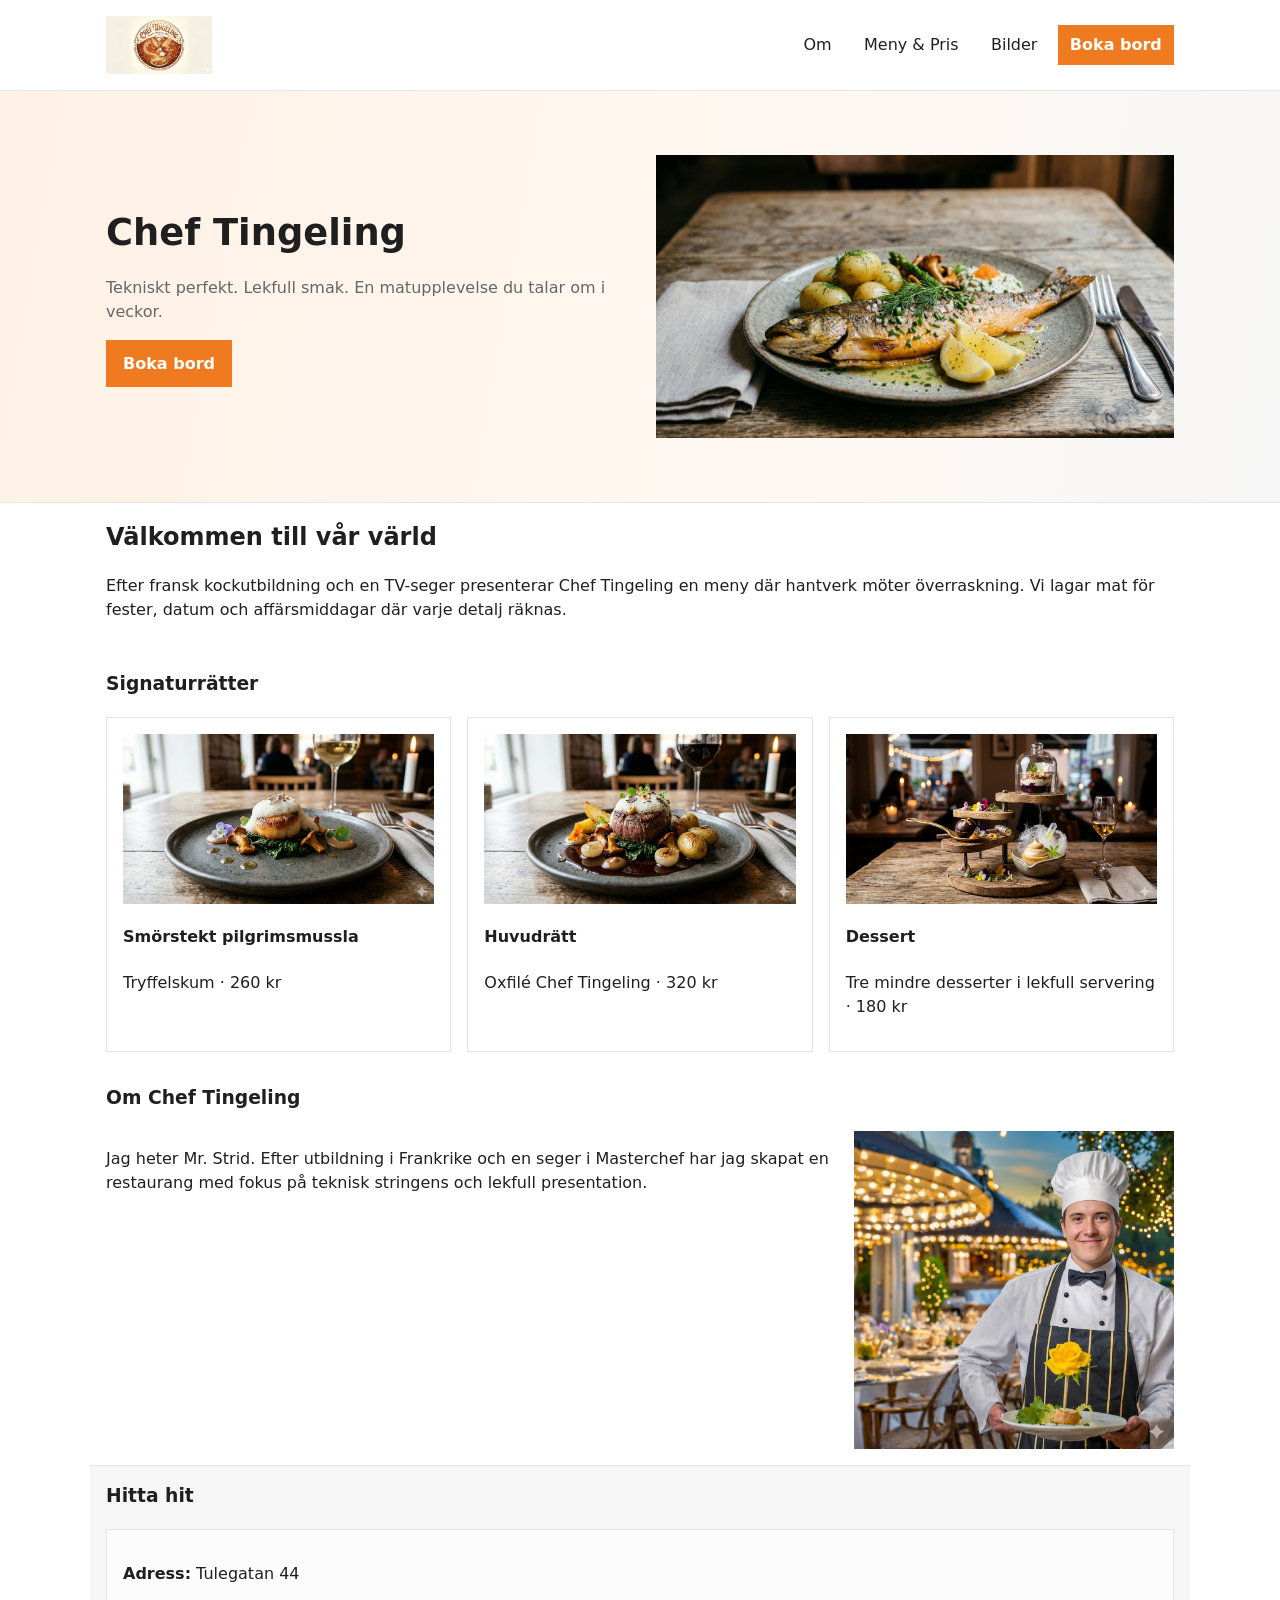
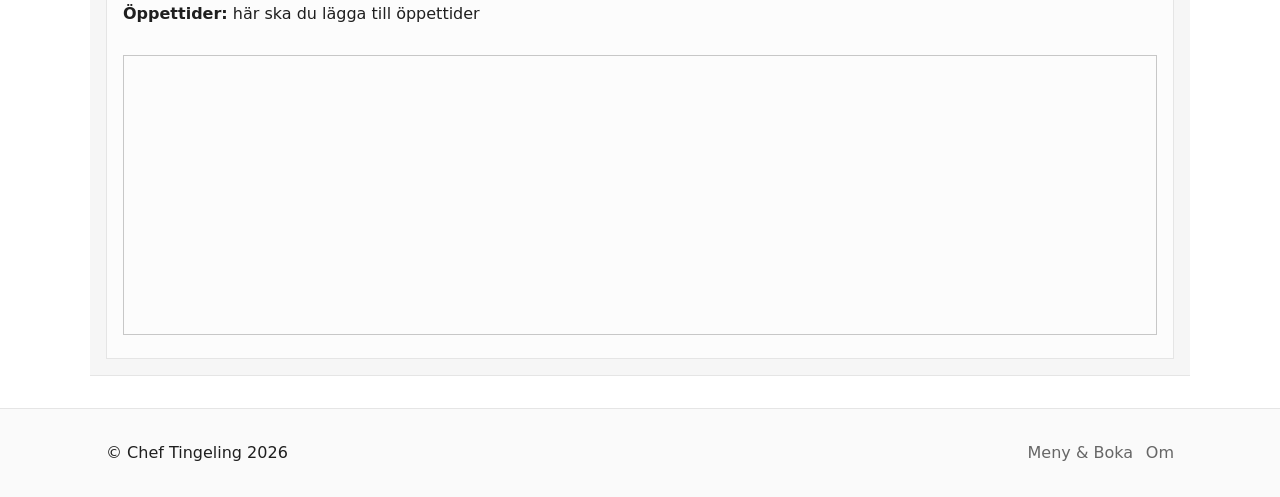
==== index.html @ 30753622 "done" ====
<!doctype html>
<html lang="sv">
<head>
	<meta charset="utf-8" />
	<meta name="viewport" content="width=device-width, initial-scale=1" />
	<title>Chef Tingeling — Restaurang</title>
	<link rel="stylesheet" href="style.css">
</head>
<body>
	<header class="site-header">
		<div class="container header-inner">
			<a href="index.html" class="logo">
				<img src="Bilder/Logga.png" alt="Chef Tingeling logotyp">
			</a>
			<nav class="main-nav">
				<a href="about.html">Om</a>
				<a href="priceAndbooking.html">Meny & Pris</a>
				<a href="pics.html">Bilder</a>
				<a class="cta" href="priceAndbooking.html#boka">Boka bord</a>
			</nav>
		</div>
	</header>

	<main>
		<section class="hero">
			<div class="container hero-grid">
				<div class="hero-text">
					<h1>Chef Tingeling</h1>
					<p class="lead">Tekniskt perfekt. Lekfull smak. En matupplevelse du talar om i veckor.</p>
					<a class="btn-primary" href="priceAndbooking.html#boka">Boka bord</a>
				</div>
				<div class="hero-media">
					<img src="Bilder/fiskCT.png" alt="Signaturrätt från Chef Tingeling">
				</div>
			</div>
		</section>

		<section class="intro container">
			<h2>Välkommen till vår värld</h2>
			<p>Efter fransk kockutbildning och en TV-seger presenterar Chef Tingeling en meny där hantverk möter överraskning. Vi lagar mat för fester, datum och affärsmiddagar där varje detalj räknas.</p>
		</section>

		<section class="showcase container">
			<h3>Signaturrätter</h3>
			<div class="cards">
				<article class="card">
					<div class="card-img"><img src="Bilder/pilgrimsmussla.png" alt="Smörstekt pilgrimsmussla med tryffelskum"></div>
					<h4>Smörstekt pilgrimsmussla</h4>
					<p>Tryffelskum · 260 kr</p>
				</article>
				<article class="card">
					<div class="card-img"><img src="Bilder/oxfile.png" alt="Oxfilé Chef Tingeling"></div>
					<h4>Huvudrätt</h4>
					<p>Oxfilé Chef Tingeling · 320 kr</p>
				</article>
				<article class="card">
					<div class="card-img"><img src="Bilder/dessert.png" alt="Dessertprovning"></div>
					<h4>Dessert</h4>
					<p>Tre mindre desserter i lekfull servering · 180 kr</p>
				</article>
			</div>
		</section>

		<section class="about container">
			<h3>Om Chef Tingeling</h3>
			<div class="about-grid">
				<div class="about-text">
					<p>Jag heter Mr. Strid. Efter utbildning i Frankrike och en seger i Masterchef har jag skapat en restaurang med fokus på teknisk stringens och lekfull presentation.</p>
				</div>
				<div class="about-img">
					<img src="Bilder/Chefen.png" alt="Chef i köket">
				</div>
			</div>
		</section>

		<section class="location container">
			<h3>Hitta hit</h3>
			<div class="panel">
				<p><strong>Adress:</strong> Tulegatan 44</p>
				<p><strong>Öppettider:</strong> här ska du lägga till öppettider</p>
				<iframe
					class="map-embed"
					title="Karta till Chef Tingeling, Tulegatan 44"
					src="https://www.google.com/maps?q=Tulegatan%2044&output=embed"
					loading="lazy"
					referrerpolicy="no-referrer-when-downgrade"></iframe>
			</div>
		</section>
	</main>

	<footer class="site-footer">
		<div class="container footer-inner">
			<div>© Chef Tingeling</div>
			<nav class="footer-nav">
				<a href="priceAndbooking.html#boka">Meny & Boka</a>
				<a href="about.html">Om</a>
			</nav>
		</div>
	</footer>

	<script src="function.js" defer></script>
</body>
</html>
---- style.css ----
:root {
	--white: #ffffff;
	--gray-50: #f6f6f6;
	--gray-100: #e5e5e5;
	--gray-300: #c7c7c7;
	--gray-700: #4a4a4a;
	--text: #1f1f1f;
	--muted: #666666;

	--orange-100: #fff1e5;
	--orange-300: #ffbd8a;
	--orange-500: #f07a1f;
	--orange-700: #c85f10;
}

* {
	box-sizing: border-box;
}

html,
body {
	height: 100%;
	margin: 0;
	font-family: system-ui, -apple-system, "Segoe UI", Roboto, "Helvetica Neue", Arial, sans-serif;
	color: var(--text);
	background: var(--white);
	line-height: 1.5;
}

img {
	max-width: 100%;
	display: block;
}

a {
	color: inherit;
}

.container {
	max-width: 1100px;
	margin: 0 auto;
	padding: 1rem;
}


.site-header {
	border-bottom: 1px solid var(--gray-100);
	background: var(--white);
}

.header-inner {
	display: flex;
	align-items: center;
	justify-content: space-between;
	gap: 1rem;
}

.logo img {
	height: 58px;
}

.main-nav {
	display: flex;
	flex-wrap: wrap;
	gap: 0.5rem;
}

.main-nav a {
	text-decoration: none;
	padding: 0.45rem 0.7rem;
	border: 1px solid transparent;
}

.main-nav a:hover {
	border-color: var(--gray-300);
	background: var(--orange-100);
}

.main-nav a.cta {
	background: var(--orange-500);
	color: var(--white);
	border-color: var(--orange-500);
	font-weight: 600;
}


.hero {
	padding: 3rem 0;
	background: linear-gradient(100deg, var(--orange-100), #fff8f2 60%, var(--gray-50));
	border-bottom: 1px solid var(--gray-100);
}

.hero-grid {
	display: grid;
	grid-template-columns: 1fr 1fr;
	gap: 2rem;
	align-items: center;
}

.hero-text h1 {
	margin: 0 0 0.4rem;
	font-size: 2.3rem;
}

.lead {
	color: var(--muted);
	margin-bottom: 1rem;
}

.btn-primary {
	display: inline-block;
	background: var(--orange-500);
	color: var(--white);
	padding: 0.65rem 1rem;
	text-decoration: none;
	font-weight: 600;
	border: 1px solid var(--orange-500);
}

.btn-primary:hover {
	background: var(--orange-700);
	border-color: var(--orange-700);
}

section {
	padding: 2rem 0;
}

.intro h2,
h1,
h2,
h3 {
	margin-top: 0;
}

.cards {
	display: grid;
	grid-template-columns: repeat(auto-fit, minmax(220px, 1fr));
	gap: 1rem;
}

.card {
	border: 1px solid var(--gray-100);
	padding: 1rem;
	background: var(--white);
}

.card-img,
.image-placeholder {
	background: transparent; 
	min-height: 0;
	display: block;
	align-items: normal;
	justify-content: normal;
	color: inherit;
	border: none;
	padding: 0;
	text-align: left;
}

.card-img img,
.image-placeholder img {
	width: 100%;
	height: auto;
	display: block;
	object-fit: cover;
}

.about-grid {
	display: grid;
	grid-template-columns: 1fr 320px;
	gap: 1.5rem;
	align-items: start;
}

.panel {
	border: 1px solid var(--gray-100);
	padding: 1rem;
	background: #fcfcfc;
}

.table-like {
	width: 100%;
	border-collapse: collapse;
	border: 1px solid var(--gray-100);
}

.table-like th,
.table-like td {
	padding: 0.7rem;
	border-bottom: 1px solid var(--gray-100);
	text-align: left;
}

.table-like th {
	background: var(--orange-100);
	color: #5a2d10;
}

label {
	display: block;
	margin-bottom: 0.3rem;
	font-weight: 600;
}

input,
textarea,
select {
	width: 100%;
	padding: 0.6rem;
	border: 1px solid var(--gray-300);
	background: var(--white);
	color: var(--text);
	font: inherit;
	margin-bottom: 0.8rem;
}

input:focus,
textarea:focus,
select:focus {
	outline: 2px solid var(--orange-300);
	outline-offset: 1px;
	border-color: var(--orange-500);
}

textarea {
	min-height: 110px;
}

.location {
	background: var(--gray-50);
	border-top: 1px solid var(--gray-100);
	border-bottom: 1px solid var(--gray-100);
}

.map-embed {
	width: 100%;
	min-height: 280px;
	border: 1px solid var(--gray-300);
	margin-top: 0.8rem;
}


.site-footer {
	border-top: 1px solid var(--gray-100);
	background: #fafafa;
	padding: 1rem 0;
	margin-top: 2rem;
}

.footer-inner {
	display: flex;
	justify-content: space-between;
	align-items: center;
	gap: 1rem;
}

.footer-nav {
	display: flex;
	flex-wrap: wrap;
	gap: 0.8rem;
}

.footer-nav a {
	text-decoration: none;
	color: var(--muted);
}


.gallery {
	display: grid;
	grid-template-columns: repeat(auto-fit, min(220px, 1fr));
	gap: 1rem;
}
.gallery-item {
	overflow: hidden;
	background: transparent;
	display: block;
}
.gallery-item img {
	width: 100%;
	height: 260px;
	object-fit: cover;
	display: block;
}
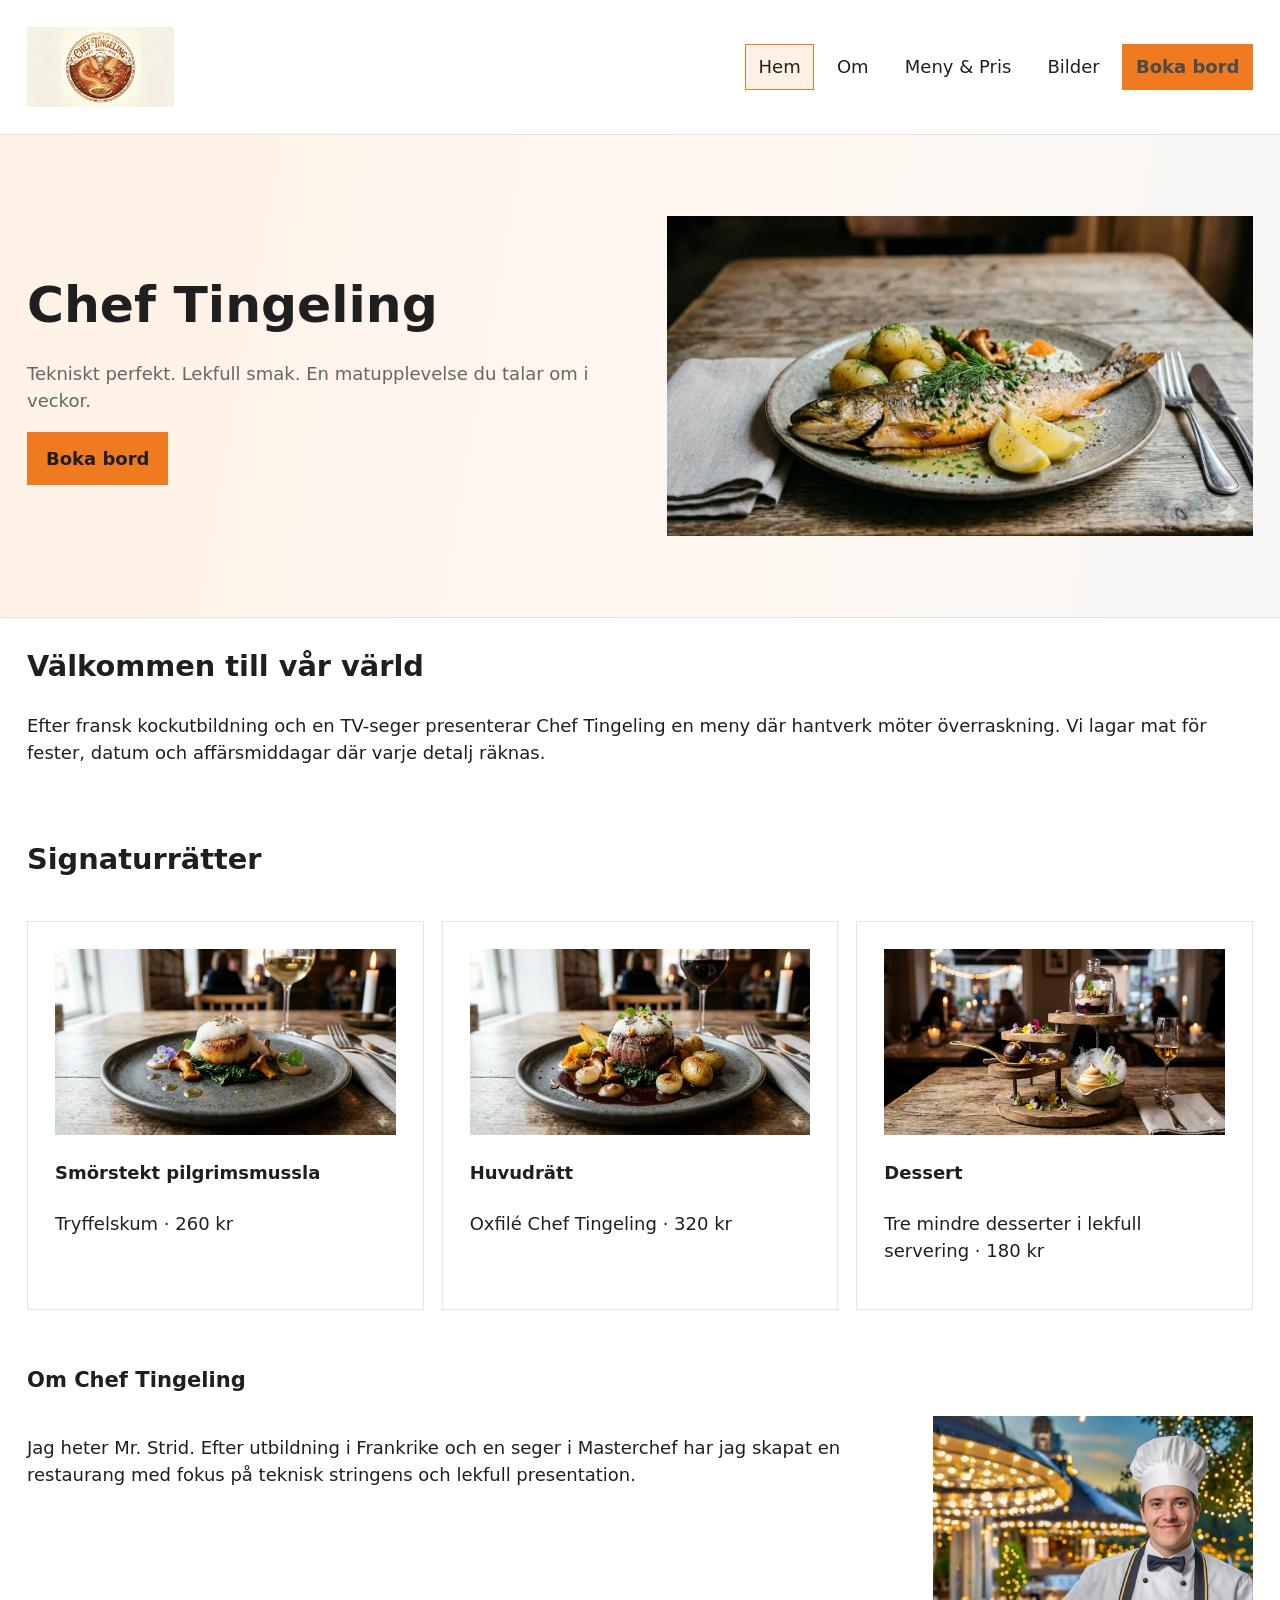
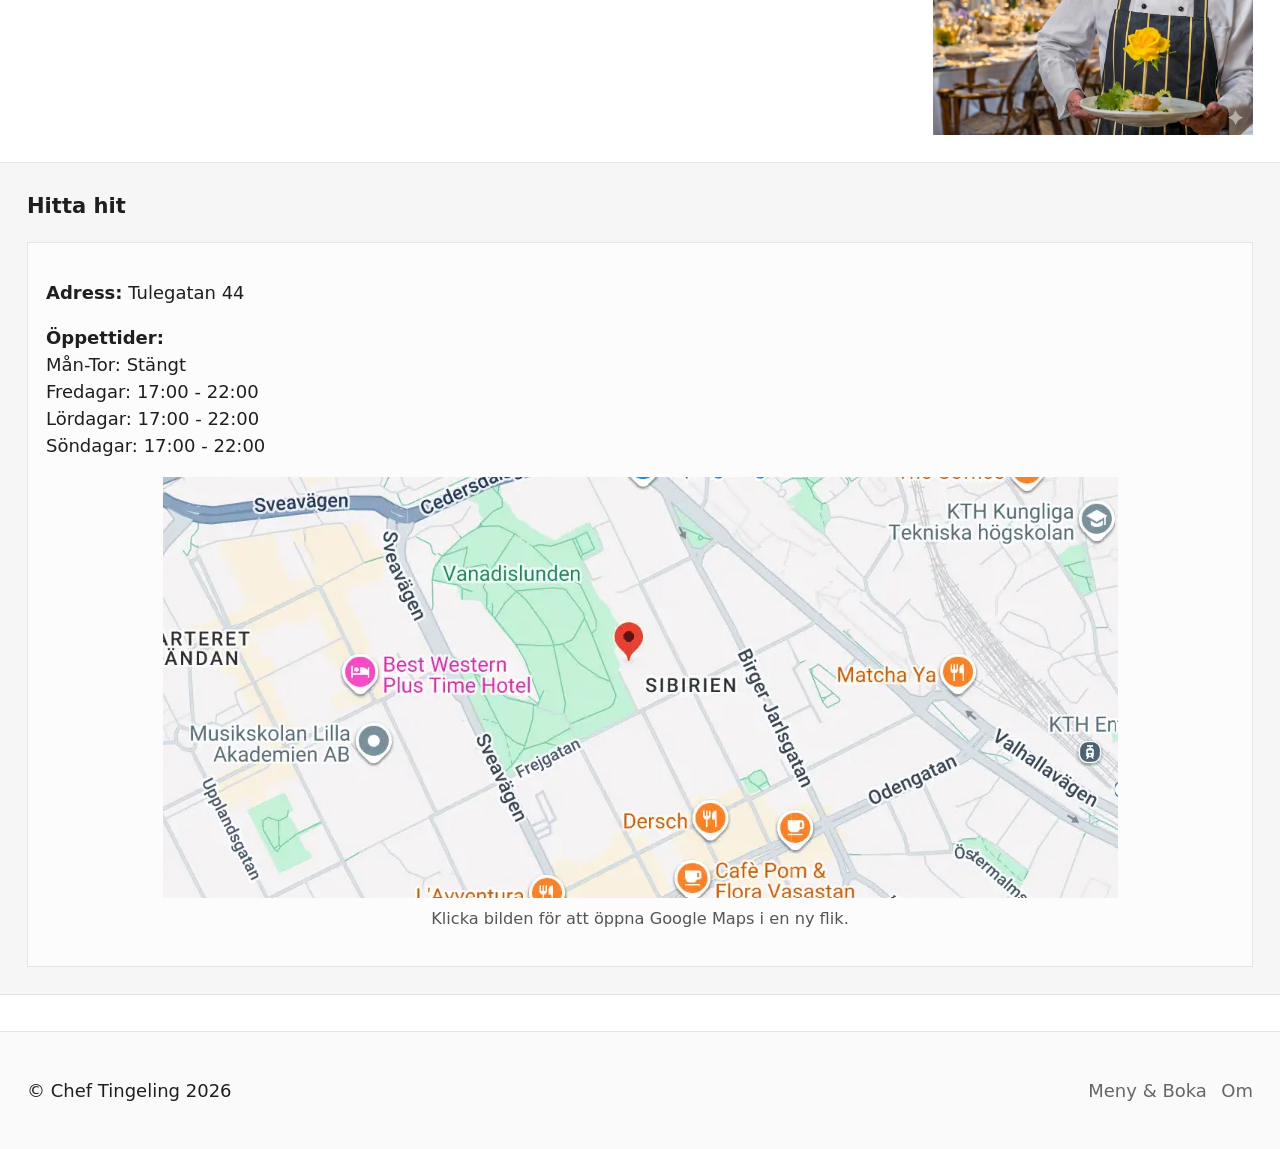
==== commit 3fb46f50: "done" ====
--- a/index.html
+++ b/index.html
@@ -1,24 +1,19 @@
 <!doctype html>
 <html lang="sv">
+
 <head>
 	<meta charset="utf-8" />
+	<meta name="description"
+		content="Chef Tingeling — restaurang på Tulegatan 44. Modern fransk-inspirerad meny, signaturrätter och bordbokning. Kontakt och öppettider.">
 	<meta name="viewport" content="width=device-width, initial-scale=1" />
 	<title>Chef Tingeling — Restaurang</title>
 	<link rel="stylesheet" href="style.css">
+	<script src="function.js" defer></script>
 </head>
+
 <body>
 	<header class="site-header">
-		<div class="container header-inner">
-			<a href="index.html" class="logo">
-				<img src="Bilder/Logga.png" alt="Chef Tingeling logotyp">
-			</a>
-			<nav class="main-nav">
-				<a href="about.html">Om</a>
-				<a href="priceAndbooking.html">Meny & Pris</a>
-				<a href="pics.html">Bilder</a>
-				<a class="cta" href="priceAndbooking.html#boka">Boka bord</a>
-			</nav>
-		</div>
+		<div class="container header-inner"></div>
 	</header>
 
 	<main>
@@ -27,34 +22,36 @@
 				<div class="hero-text">
 					<h1>Chef Tingeling</h1>
 					<p class="lead">Tekniskt perfekt. Lekfull smak. En matupplevelse du talar om i veckor.</p>
-					<a class="btn-primary" href="priceAndbooking.html#boka">Boka bord</a>
+					<a class="btn-primary" href="booking.html#boka">Boka bord</a>
 				</div>
 				<div class="hero-media">
-					<img src="Bilder/fiskCT.png" alt="Signaturrätt från Chef Tingeling">
+					<img src="Bilder/fiskCT.webp" alt="Signaturrätt från Chef Tingeling">
 				</div>
 			</div>
 		</section>
 
 		<section class="intro container">
 			<h2>Välkommen till vår värld</h2>
-			<p>Efter fransk kockutbildning och en TV-seger presenterar Chef Tingeling en meny där hantverk möter överraskning. Vi lagar mat för fester, datum och affärsmiddagar där varje detalj räknas.</p>
+			<p>Efter fransk kockutbildning och en TV-seger presenterar Chef Tingeling en meny där hantverk möter
+				överraskning. Vi lagar mat för fester, datum och affärsmiddagar där varje detalj räknas.</p>
 		</section>
 
 		<section class="showcase container">
-			<h3>Signaturrätter</h3>
+			<h2>Signaturrätter</h2>
 			<div class="cards">
 				<article class="card">
-					<div class="card-img"><img src="Bilder/pilgrimsmussla.png" alt="Smörstekt pilgrimsmussla med tryffelskum"></div>
+					<div class="card-img"><img src="Bilder/pilgrimsmussla.webp"
+							alt="Smörstekt pilgrimsmussla med tryffelskum"></div>
 					<h4>Smörstekt pilgrimsmussla</h4>
 					<p>Tryffelskum · 260 kr</p>
 				</article>
 				<article class="card">
-					<div class="card-img"><img src="Bilder/oxfile.png" alt="Oxfilé Chef Tingeling"></div>
+					<div class="card-img"><img src="Bilder/oxfile.webp" alt="Oxfilé Chef Tingeling"></div>
 					<h4>Huvudrätt</h4>
 					<p>Oxfilé Chef Tingeling · 320 kr</p>
 				</article>
 				<article class="card">
-					<div class="card-img"><img src="Bilder/dessert.png" alt="Dessertprovning"></div>
+					<div class="card-img"><img src="Bilder/dessert.webp" alt="Dessertprovning"></div>
 					<h4>Dessert</h4>
 					<p>Tre mindre desserter i lekfull servering · 180 kr</p>
 				</article>
@@ -65,10 +62,11 @@
 			<h3>Om Chef Tingeling</h3>
 			<div class="about-grid">
 				<div class="about-text">
-					<p>Jag heter Mr. Strid. Efter utbildning i Frankrike och en seger i Masterchef har jag skapat en restaurang med fokus på teknisk stringens och lekfull presentation.</p>
+					<p>Jag heter Mr. Strid. Efter utbildning i Frankrike och en seger i Masterchef har jag skapat en
+						restaurang med fokus på teknisk stringens och lekfull presentation.</p>
 				</div>
 				<div class="about-img">
-					<img src="Bilder/Chefen.png" alt="Chef i köket">
+					<img src="Bilder/Chefen.webp" alt="Chef i köket">
 				</div>
 			</div>
 		</section>
@@ -77,13 +75,14 @@
 			<h3>Hitta hit</h3>
 			<div class="panel">
 				<p><strong>Adress:</strong> Tulegatan 44</p>
-				<p><strong>Öppettider:</strong> här ska du lägga till öppettider</p>
-				<iframe
-					class="map-embed"
-					title="Karta till Chef Tingeling, Tulegatan 44"
-					src="https://www.google.com/maps?q=Tulegatan%2044&output=embed"
-					loading="lazy"
-					referrerpolicy="no-referrer-when-downgrade"></iframe>
+				<p><strong>Öppettider:</strong> <br> Mån-Tor: Stängt<br>Fredagar: 17:00 - 22:00 <br>Lördagar: 17:00 -
+					22:00 <br>Söndagar: 17:00 - 22:00</p>
+				<a href="https://www.google.com/maps/search/?api=1&query=Tulegatan%2044" target="_blank"
+					rel="noopener noreferrer">
+					<img class="map-screenshot" src="Bilder/tulegatan.webp"
+						alt="Karta — Tulegatan 44. Klicka för att öppna i Google Maps." loading="lazy">
+				</a>
+				<p class="map-note">Klicka bilden för att öppna Google Maps i en ny flik.</p>
 			</div>
 		</section>
 	</main>
@@ -92,13 +91,13 @@
 		<div class="container footer-inner">
 			<div>© Chef Tingeling</div>
 			<nav class="footer-nav">
-				<a href="priceAndbooking.html#boka">Meny & Boka</a>
+				<a href="booking.html#boka">Meny & Boka</a>
 				<a href="about.html">Om</a>
 			</nav>
 		</div>
 	</footer>
 
-	<script src="function.js" defer></script>
+
 </body>
-</html>
 
+</html>
--- a/style.css
+++ b/style.css
@@ -56,7 +56,8 @@
 }
 
 .logo img {
-	height: 58px;
+	max-height: 58px;
+	height: auto;
 }
 
 .main-nav {
@@ -78,9 +79,18 @@
 
 .main-nav a.cta {
 	background: var(--orange-500);
-	color: var(--white);
+	color: var(--gray-700);
 	border-color: var(--orange-500);
 	font-weight: 600;
+}
+
+
+.main-nav a.cta:hover,
+.main-nav a.cta:focus,
+.main-nav a.cta:active {
+	background: var(--orange-100);
+	color: var(--text);
+	border-color: var(--orange-300);
 }
 
 
@@ -110,7 +120,7 @@
 .btn-primary {
 	display: inline-block;
 	background: var(--orange-500);
-	color: var(--white);
+	color: var(--text);
 	padding: 0.65rem 1rem;
 	text-decoration: none;
 	font-weight: 600;
@@ -119,7 +129,7 @@
 
 .btn-primary:hover {
 	background: var(--orange-700);
-	border-color: var(--orange-700);
+	color: var(--text);
 }
 
 section {
@@ -167,10 +177,10 @@
 }
 
 .about-grid {
-	display: grid;
-	grid-template-columns: 1fr 320px;
-	gap: 1.5rem;
-	align-items: start;
+    display: grid;
+    grid-template-columns: 1fr minmax(220px, 320px);
+    gap: 1.5rem;
+    align-items: start;
 }
 
 .panel {
@@ -185,16 +195,21 @@
 	border: 1px solid var(--gray-100);
 }
 
+.table-like {
+	width: 100%;
+	border-collapse: collapse;
+	border: 1px solid var(--gray-100);
+	display: block;
+	overflow-x: auto;
+	-webkit-overflow-scrolling: touch;
+}
 .table-like th,
 .table-like td {
 	padding: 0.7rem;
 	border-bottom: 1px solid var(--gray-100);
 	text-align: left;
-}
-
-.table-like th {
-	background: var(--orange-100);
-	color: #5a2d10;
+	white-space: normal;
+	word-break: break-word;
 }
 
 label {
@@ -224,7 +239,7 @@
 }
 
 textarea {
-	min-height: 110px;
+	min-height: 8rem;
 }
 
 .location {
@@ -235,9 +250,23 @@
 
 .map-embed {
 	width: 100%;
-	min-height: 280px;
+	min-height: min(40vh, 280px);
 	border: 1px solid var(--gray-300);
 	margin-top: 0.8rem;
+}
+
+
+.map-screenshot {
+	max-width: 100%;
+	height: auto;
+	display: block;
+	margin: 0 auto;
+}
+.map-note {
+	text-align: center;
+	margin-top: 0.5rem;
+	font-size: 0.9rem;
+	color: #555;
 }
 
 
@@ -279,9 +308,116 @@
 }
 .gallery-item img {
 	width: 100%;
-	height: 260px;
+	height: auto;
+	aspect-ratio: 4 / 3;
 	object-fit: cover;
 	display: block;
 }
 
 
+.menu-thumb img {
+	width: 100%;
+	max-width: 120px;
+	height: auto;
+	object-fit: cover;
+	display: block;
+}
+
+
+@media (max-width: 800px) {
+	.hero-grid {
+		grid-template-columns: 1fr;
+		gap: 1rem;
+	}
+	.about-grid {
+		grid-template-columns: 1fr;
+	}
+	.header-inner {
+		flex-direction: column;
+		align-items: flex-start;
+	}
+	.footer-inner {
+		flex-direction: column;
+		align-items: flex-start;
+	}
+	.menu-thumb img {
+		max-width: 96px;
+	}
+}
+
+@media (max-width: 480px) {
+	.container {
+		padding: 0.75rem;
+	}
+	.main-nav a {
+		padding: 0.4rem 0.6rem;
+	}
+	textarea {
+		min-height: 6rem;
+	}
+	
+	.table-like td:last-child {
+		white-space: nowrap;
+		font-size: 0.9rem;
+	}
+}
+
+
+@media (min-width: 1200px) {
+	html {
+		font-size: 112.5%;  
+	}
+	.container {
+		max-width: 1400px;
+		padding: 1.5rem;
+	}
+	.hero-grid {
+		grid-template-columns: 1fr 1fr;
+		gap: 3rem;
+	}
+	.hero-text h1 {
+		font-size: clamp(2.8rem, 3.2vw, 4rem);
+	}
+	h1 {
+		font-size: clamp(2.2rem, 1.6vw, 3rem);
+	}
+	h2 {
+		font-size: clamp(1.6rem, 1.2vw, 2.2rem);
+	}
+	.logo img {
+		max-height: 80px;
+	}
+	.menu-thumb img {
+		max-width: 160px;
+	}
+	.gallery-item img {
+		max-height: 360px;
+		object-fit: cover;
+	}
+	.card {
+		padding: 1.5rem;
+	}
+	.table-like th,
+	.table-like td {
+		padding: 1rem;
+	}
+	
+	.cards {
+		min-height: 45vh;
+		align-content: end;
+	}
+}
+
+@media (min-width: 1600px) {
+	html {
+		font-size: 125%;  
+	}
+	.container {
+		max-width: 1600px;
+	}
+	.hero-text h1 {
+		font-size: clamp(3rem, 2.6vw, 4.8rem);
+	}
+}
+
+
